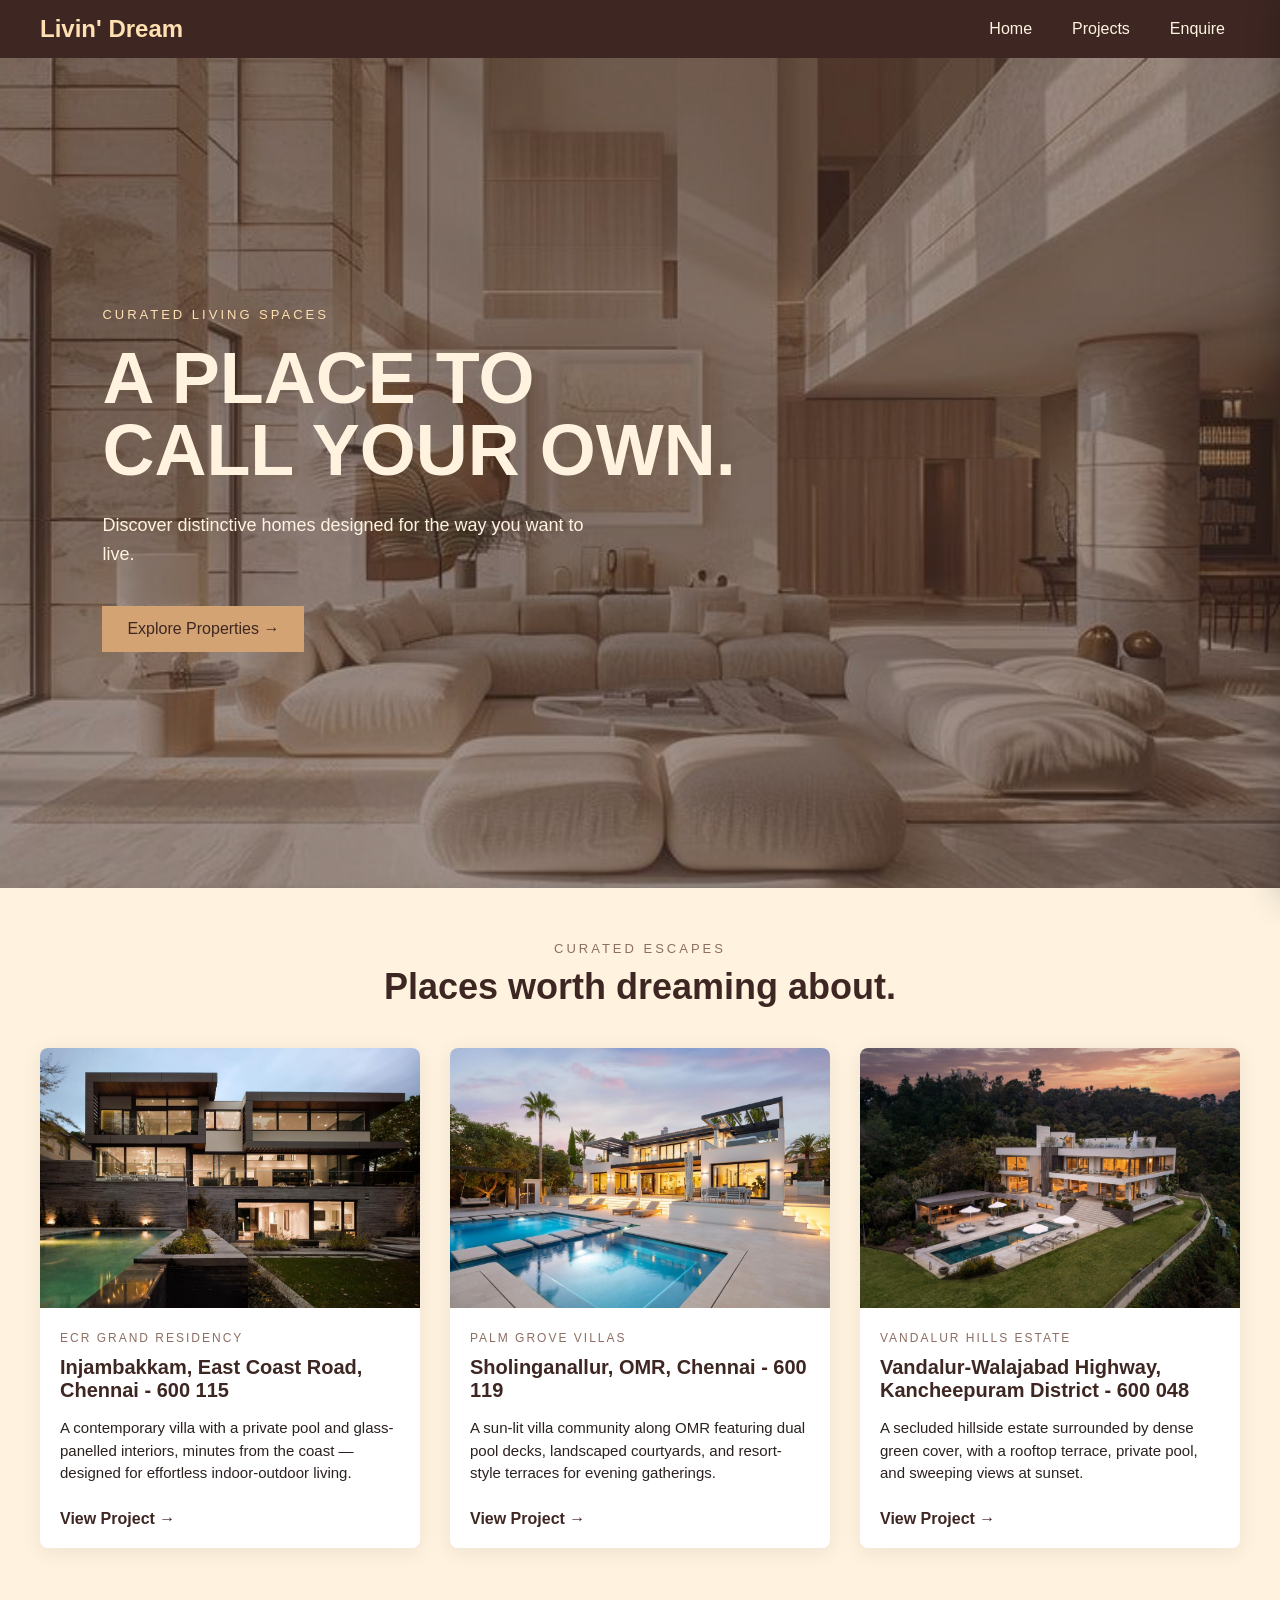
==== index.html @ a1fc38c5 "Add files via upload" ====
<!DOCTYPE html>
<html lang="en">
    <head>
        <meta charset="UTF-8" />
        <meta name="viewport" content="width=device-width, initial-scale=1.0">        
        <title>Document</title>
        <link rel="stylesheet" href="style.css">
    </head>
    <body>
        <nav class="navbar">
            <a href="#" class="logo">Livin' Dream</a>
            <ul class="menu-links">
                <li><a href="#">Home</a></li>
                <li><a href="#projects">Projects</a></li>
                <!-- <li><a href="#">Blogs</a></li> -->
                <li><a href="#" id="enquireLink">Enquire</a></li>
            </ul>
        </nav>
        <section class="hero">

            <div class="hero-overlay"></div>
            <div class="hero-content">

                <p class="hero-label">CURATED LIVING SPACES</p>

                <h1>
                    A PLACE TO<br>
                    CALL YOUR OWN.
                </h1>

                <p class="hero-description">
                    Discover distinctive homes designed for
                    the way you want to live.
                </p>

                <a href="#" class="hero-button">
                    Explore Properties →
                </a>

            </div>
        </section>
        <section class="destinations" id="projects">
            <div class="section-heading">
                <p>CURATED ESCAPES</p>
                <h2>Places worth dreaming about.</h2>
            </div>

            <div class="destination-scroll">

                <article class="destination-card">
                    <img src="Images\house1.jpg" alt="Paris">
                    <div class="destination-info">
                        <span>ECR GRAND RESIDENCY</span>
                        <h3>Injambakkam, East Coast Road, Chennai - 600 115</h3>
                        <p>A contemporary villa with a private pool and glass-panelled interiors, minutes from the coast — designed for effortless indoor-outdoor living.</p>
                        <a href="#">View Project →</a>
                    </div>
                </article>

                <article class="destination-card">
                    <img src="Images\house2.jpg" alt="Santorini">
                    <div class="destination-info">
                        <span>PALM GROVE VILLAS</span>
                        <h3>Sholinganallur, OMR, Chennai - 600 119</h3>
                        <p>A sun-lit villa community along OMR featuring dual pool decks, landscaped courtyards, and resort-style terraces for evening gatherings.</p>
                        <a href="#">View Project →</a>
                    </div>
                </article>

                <article class="destination-card">
                    <img src="Images\house3.jpg" alt="Kyoto">
                    <div class="destination-info">
                        <span>VANDALUR HILLS ESTATE</span>
                        <h3>Vandalur-Walajabad Highway, Kancheepuram District - 600 048</h3>
                        <p>A secluded hillside estate surrounded by dense green cover, with a rooftop terrace, private pool, and sweeping views at sunset.</p>
                        <a href="#">View Project →</a>                    </div>
                <!-- </article>
                <article class="destination-card">
                    <img src="Images\house4.jpg" alt="Kyoto">
                    <div class="destination-info">
                        <span>LAKEVIEW GREENS RESIDENCY</span>
                        <h3>Perumbakkam, Off OMR, Chennai - 600 100</h3>
                        <p>A gated waterfront community with tree-lined walkways and lake-facing balconies, offering a quiet retreat just off the city's tech corridor.</p>
                        <a href="#">View Project →</a>                    </div>
                </article>
                <article class="destination-card">
                    <img src="Images\house5.jpg" alt="Kyoto">
                    <div class="destination-info">
                        <span>COROMANDEL COURTYARD</span>
                        <h3>Neelankarai, East Coast Road, Chennai - 600 041</h3>
                        <p>A beachside residence with open courtyards and weathered stone façades, blending coastal charm with contemporary comfort.</p>
                        <a href="#">View Project →</a>                    </div>
                </article> -->
                

            </div>
        </section>
                <!-- Enquiry overlay + panel -->
        <div class="enquiry-overlay" id="enquiryOverlay"></div>

        <div class="enquiry-panel" id="enquiryPanel">
            <button class="enquiry-close" id="enquiryClose">×</button>

            <h2>Enquire Now</h2>
            <p class="enquiry-subtext">Tell us a bit about what you're looking for.</p>

            <form class="enquiry-form">
                <label>
                    Project
                    <select name="project" required>
                        <option value="" disabled selected>Select a project</option>
                        <option value="ecr-grand-residency">ECR Grand Residency</option>
                        <option value="palm-grove-villas">Palm Grove Villas</option>
                        <option value="vandalur-hills-estate">Vandalur Hills Estate</option>
                    </select>
                </label>

                <label>
                    Full Name
                    <input type="text" name="fullname" placeholder="Enter your full name" required>
                </label>

                <label>
                    Phone Number
                    <input type="tel" name="phone" placeholder="Enter your phone number" required>
                </label>

                <label>
                    Email
                    <input type="email" name="email" placeholder="Enter your email" required>
                </label>

                <button type="submit" class="enquiry-submit">Submit Enquiry</button>
            </form>
        </div>

        <script src="script.js"></script>
    </body>
</html>
---- style.css ----
:root {
    --primary: #3E2723;      /* Deep brown */
    --secondary: #D4A373;    /* Caramel / tan */
    --accent: #8D6E63;       /* Muted brown */
    --highlight: #FFE0B2;    /* Light peach */
    --background: #FFF3E0;   /* Warm cream */
    --text: #2B211E;         /* Dark brown */
}
/* General page styling */
body {
    margin: 0;
    background-color: var(--background);
    color: var(--text);
    font-family: Arial, sans-serif;
}
.navbar {
    background-color: var(--primary);
    display: flex;
    align-items: center;
    padding: 15px 40px;
}

.logo {
    color: var(--highlight);
    text-decoration: none;
    font-size: 24px;
    font-weight: bold;
}

.menu-links {
    display: flex;
    list-style: none;
    margin: 0 0 0 auto;
    padding: 0;
    gap: 10px;
}

.menu-links a {
    color: var(--background);
    text-decoration: none;
    padding: 10px 15px;
}

.menu-links a:hover {
    color: var(--secondary);
}

html {
    scroll-behavior: smooth;
}
.hero {
    position: relative;
    height: calc(100vh - 70px);

    background-image: url("Images/hero.jpg");
    background-size: cover;
    background-position: center;

    display: flex;
    align-items: center;
    padding: 0 8%;
}

.hero-overlay {
    position: absolute;
    inset: 0;
    background: rgba(62, 39, 35, 0.45);
}

.hero-content {
    position: relative;
    z-index: 1;
    max-width: 700px;
    color: var(--background);
}

.hero-label {
    color: var(--highlight);
    font-size: 13px;
    letter-spacing: 3px;
    margin-bottom: 20px;
}

.hero h1 {
    font-size: 72px;
    line-height: 1;
    margin: 0 0 25px;
}

.hero-description {
    font-size: 18px;
    line-height: 1.6;
    max-width: 500px;
}

.hero-button {
    display: inline-block;
    margin-top: 20px;
    padding: 14px 25px;

    background-color: var(--secondary);
    color: var(--primary);

    text-decoration: none;
}


.destinations {
    padding: 80px 0;
    overflow: hidden;
}

.section-heading {
    text-align: center;
    margin-bottom: 40px;
    padding: 0 8%;
}

.section-heading p {
    color: var(--accent);
    letter-spacing: 3px;
    font-size: 13px;
    margin-bottom: 10px;
}

.section-heading h2 {
    font-size: 36px;
    margin: 0;
    color: var(--primary);
}

.destinations {
    padding: 80px 0;
    overflow: hidden;
}

.section-heading {
    text-align: center;
    margin-bottom: 40px;
    padding: 0 8%;
}

.section-heading p {
    color: var(--accent);
    letter-spacing: 3px;
    font-size: 13px;
    margin-bottom: 10px;
}

.section-heading h2 {
    font-size: 36px;
    margin: 0;
    color: var(--primary);
}


.destinations {
    padding: 40px 0 80px;
}

.section-heading {
    text-align: center;
    margin-bottom: 40px;
    padding: 0 8%;
}

.section-heading p {
    color: var(--accent);
    letter-spacing: 3px;
    font-size: 13px;
    margin-bottom: 10px;
}

.section-heading h2 {
    font-size: 36px;
    margin: 0;
    color: var(--primary);
}

.destination-scroll {
    display: flex;
    gap: 30px;
    padding: 0;
    justify-content: center;
}

.destination-card {
    flex: 0 0 380px;
    background-color: #fff;
    border-radius: 8px;
    overflow: hidden;
    box-shadow: 0 4px 20px rgba(0,0,0,0.08);
}

.destination-card img {
    width: 100%;
    height: 260px;
    object-fit: cover;
    display: block;
}

.destination-info {
    padding: 20px;
}

.destination-info span {
    color: var(--accent);
    font-size: 12px;
    letter-spacing: 2px;
}

.destination-info h3 {
    margin: 10px 0;
    color: var(--primary);
    font-size: 20px;
}

.destination-info p {
    color: var(--text);
    font-size: 15px;
    line-height: 1.5;
}

.destination-info a {
    display: inline-block;
    margin-top: 10px;
    color: var(--primary);
    text-decoration: none;
    font-weight: bold;
}

/* Overlay */
.enquiry-overlay {
    position: fixed;
    inset: 0;
    background: rgba(0, 0, 0, 0.5);
    opacity: 0;
    visibility: hidden;
    transition: opacity 0.3s ease;
    z-index: 998;
}

.enquiry-overlay.active {
    opacity: 1;
    visibility: visible;
}

/* Sliding panel */
.enquiry-panel {
    position: fixed;
    top: 0;
    right: 0;              /* was left: 0 */
    height: 100%;
    width: 380px;
    max-width: 85vw;
    background-color: var(--background);
    box-shadow: -4px 0 30px rgba(0, 0, 0, 0.2);   /* flipped shadow direction */
    z-index: 999;

    padding: 40px 30px;
    box-sizing: border-box;

    transform: translateX(100%);   /* was -100%, now slides in from the right */
    transition: transform 0.35s ease;

    overflow-y: auto;
}

.enquiry-panel.active {
    transform: translateX(0);
}

.enquiry-close {
    position: absolute;
    top: 20px;
    right: 20px;
    background: none;
    border: none;
    font-size: 28px;
    line-height: 1;
    color: var(--primary);
    cursor: pointer;
}

.enquiry-panel h2 {
    color: var(--primary);
    margin: 0 0 10px;
    font-size: 26px;
}

.enquiry-subtext {
    color: var(--text);
    font-size: 14px;
    margin-bottom: 30px;
}

.enquiry-form {
    display: flex;
    flex-direction: column;
    gap: 20px;
}

.enquiry-form label {
    display: flex;
    flex-direction: column;
    font-size: 13px;
    letter-spacing: 1px;
    color: var(--primary);
    font-weight: bold;
    gap: 8px;
}

.enquiry-form input,
.enquiry-form select {
    padding: 12px;
    border: 1px solid var(--accent);
    background-color: #fff;
    color: var(--text);
    font-size: 15px;
    font-family: inherit;
    border-radius: 4px;
}

.enquiry-form input:focus,
.enquiry-form select:focus {
    outline: none;
    border-color: var(--primary);
}

.enquiry-submit {
    margin-top: 10px;
    padding: 14px;
    background-color: var(--secondary);
    color: var(--primary);
    border: none;
    font-weight: bold;
    font-size: 15px;
    cursor: pointer;
    border-radius: 4px;
}

.enquiry-submit:hover {
    background-color: var(--accent);
    color: var(--background);
}
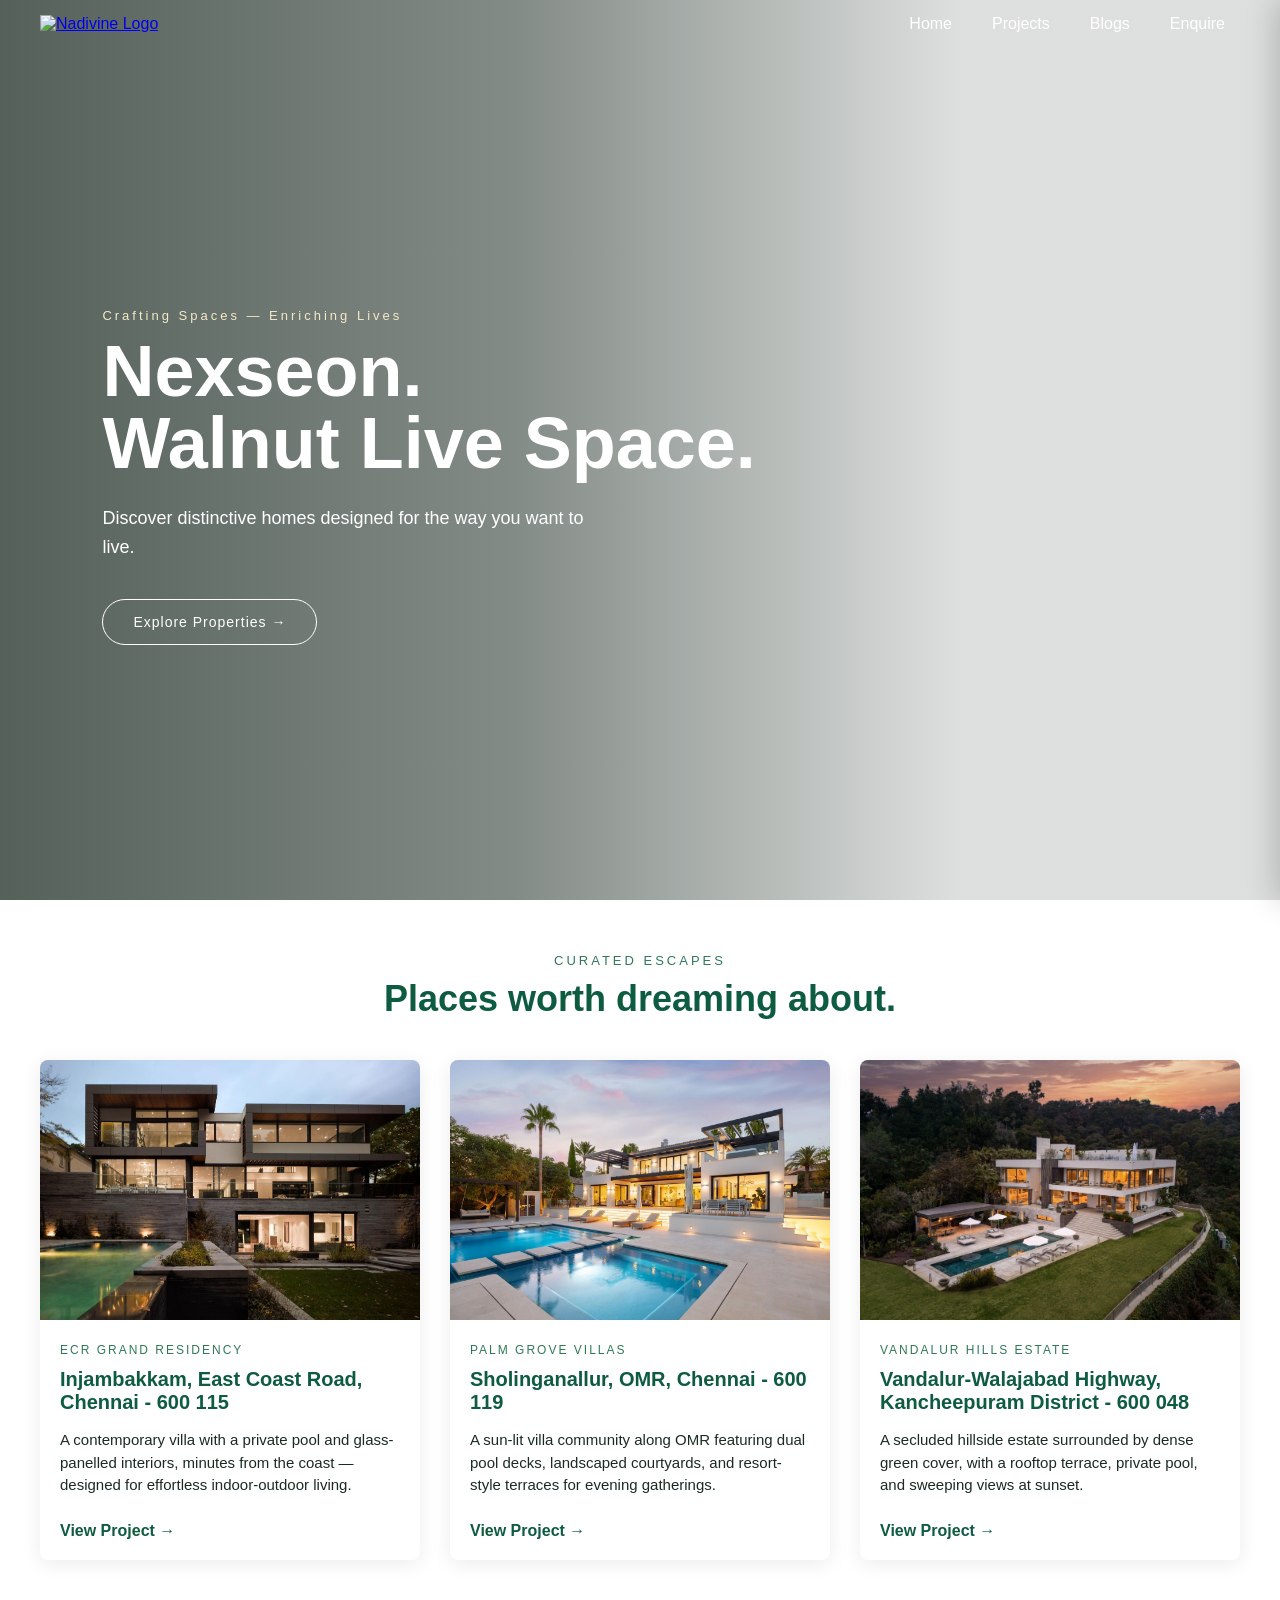
==== commit fb61db0c: "Add files via upload" ====
--- a/index.html
+++ b/index.html
@@ -8,11 +8,13 @@
     </head>
     <body>
         <nav class="navbar">
-            <a href="#" class="logo">Livin' Dream</a>
+            <a href="/" class="logo">
+                <img src="Images/Nadivine-Logo1.png" alt="Nadivine Logo">
+            </a>
             <ul class="menu-links">
-                <li><a href="#">Home</a></li>
-                <li><a href="#projects">Projects</a></li>
-                <!-- <li><a href="#">Blogs</a></li> -->
+                <li><a href="index.html">Home</a></li>
+                <li><a href="projects.html">Projects</a></li>
+                <li><a href="blog.html">Blogs</a></li>
                 <li><a href="#" id="enquireLink">Enquire</a></li>
             </ul>
         </nav>
@@ -21,11 +23,11 @@
             <div class="hero-overlay"></div>
             <div class="hero-content">
 
-                <p class="hero-label">CURATED LIVING SPACES</p>
+                <p class="hero-label">Crafting Spaces — Enriching Lives</p>
 
                 <h1>
-                    A PLACE TO<br>
-                    CALL YOUR OWN.
+                    Nexseon.<br>
+                    Walnut Live Space.
                 </h1>
 
                 <p class="hero-description">
@@ -104,7 +106,10 @@
             <h2>Enquire Now</h2>
             <p class="enquiry-subtext">Tell us a bit about what you're looking for.</p>
 
-            <form class="enquiry-form">
+            <form class="enquiry-form" id="enquiryForm">
+                <input type="hidden" name="access_key" value="0da82ad2-ba07-46fd-a868-610bf890441b">
+                <input type="hidden" name="subject" value="New enquiry — Walnut Live Space">
+
                 <label>
                     Project
                     <select name="project" required>
@@ -135,6 +140,12 @@
         </div>
 
         <script src="script.js"></script>
+        <script>
+            window.addEventListener('scroll', () => {
+            document.querySelector('.navbar').classList.toggle('scrolled', window.scrollY > 60);
+            });
+        </script>
+        
     </body>
 </html>
         
--- a/style.css
+++ b/style.css
@@ -1,10 +1,10 @@
 :root {
-    --primary: #3E2723;      /* Deep brown */
-    --secondary: #D4A373;    /* Caramel / tan */
-    --accent: #8D6E63;       /* Muted brown */
-    --highlight: #FFE0B2;    /* Light peach */
-    --background: #FFF3E0;   /* Warm cream */
-    --text: #2B211E;         /* Dark brown */
+    --primary:  #0E5C3F;      /* Emerald green — sampled from wordmark */
+    --secondary: #B8A06A;    /* Gold — sampled from tagline */
+    --accent: #2F7A56;       /* Lighter emerald, for hover states / secondary UI */
+    --highlight: #F3E9C7;    /* Pale gold-cream, for highlight backgrounds */
+    --background: #FFFFFF;   /* White — matches the logo background exactly */
+    --text: #1C2B22;         /* Near-black green, for body text */
 }
 /* General page styling */
 body {
@@ -14,17 +14,26 @@
     font-family: Arial, sans-serif;
 }
 .navbar {
-    background-color: var(--primary);
+    position: fixed;
+    top: 0;
+    left: 0;
+    right: 0;
+    z-index: 999;
     display: flex;
     align-items: center;
     padding: 15px 40px;
-}
-
-.logo {
-    color: var(--highlight);
-    text-decoration: none;
-    font-size: 24px;
-    font-weight: bold;
+    background-color: transparent;
+    transition: background-color 0.25s ease;
+}
+
+.navbar.scrolled {
+    background-color: var(--background);
+    box-shadow: 0 2px 10px rgba(0,0,0,0.06);
+}
+
+.logo img {
+  max-width: 200px; /* Adjust this number until it looks right */
+  height: auto;     /* This keeps the image from stretching or squishing */
 }
 
 .menu-links {
@@ -36,13 +45,18 @@
 }
 
 .menu-links a {
-    color: var(--background);
+    color: #FFFFFF;              /* white while over the hero photo */
     text-decoration: none;
     padding: 10px 15px;
+    transition: color 0.25s ease;
+}
+
+.navbar.scrolled .menu-links a {
+    color: var(--text);          /* dark once scrolled past the hero */
 }
 
 .menu-links a:hover {
-    color: var(--secondary);
+    color: var(--secondary);     /* gold on hover, either state */
 }
 
 html {
@@ -50,9 +64,9 @@
 }
 .hero {
     position: relative;
-    height: calc(100vh - 70px);
-
-    background-image: url("Images/hero.jpg");
+    height: 100vh;
+
+    background-image: url("Images/hero_2.jpg");
     background-size: cover;
     background-position: center;
 
@@ -64,7 +78,12 @@
 .hero-overlay {
     position: absolute;
     inset: 0;
-    background: rgba(62, 39, 35, 0.45);
+    background: linear-gradient(
+        to right,
+        rgba(28, 43, 34, 0.75) 0%,
+        rgba(28, 43, 34, 0.55) 40%,
+        rgba(28, 43, 34, 0.15) 75%
+    );
 }
 
 .hero-content {
@@ -72,19 +91,21 @@
     z-index: 1;
     max-width: 700px;
     color: var(--background);
+    margin-top: 40px;      /* pushes the whole block down, away from the nav */
 }
 
 .hero-label {
     color: var(--highlight);
     font-size: 13px;
     letter-spacing: 3px;
-    margin-bottom: 20px;
+    margin-bottom: 12px;   /* was 20px — tightens it toward the headline, so it reads as attached to it, not floating alone */
 }
 
 .hero h1 {
     font-size: 72px;
     line-height: 1;
     margin: 0 0 25px;
+    color: var(--background);
 }
 
 .hero-description {
@@ -96,12 +117,20 @@
 .hero-button {
     display: inline-block;
     margin-top: 20px;
-    padding: 14px 25px;
-
+    padding: 14px 30px;
+    background-color: transparent;
+    color: var(--background);
+    border: 1.5px solid var(--background);
+    text-decoration: none;
+    border-radius: 100px;
+    font-size: 14px;
+    letter-spacing: 1px;
+    transition: all 0.2s ease;
+}
+.hero-button:hover {
     background-color: var(--secondary);
     color: var(--primary);
-
-    text-decoration: none;
+    border-color: var(--secondary);
 }
 
 
@@ -343,3 +372,351 @@
     background-color: var(--accent);
     color: var(--background);
 }
+
+/* ================================================
+   PAGE HERO — small banner used on Projects/Blog/Contact
+   (not the big full-height home hero, a shorter one)
+   ================================================ */
+.page-hero {
+    background-color: var(--primary);
+    padding: 160px 8% 60px;
+    color: var(--background);
+}
+
+.page-hero p {
+    color: var(--highlight);
+    font-size: 13px;
+    letter-spacing: 3px;
+    margin-bottom: 14px;
+}
+
+.page-hero h1 {
+    font-size: 44px;
+    margin: 0 0 14px;
+}
+
+.page-hero .subtext {
+    max-width: 560px;
+    font-size: 16px;
+    line-height: 1.6;
+    opacity: 0.9;
+}
+
+.badge-row {
+    display: flex;
+    gap: 12px;
+    margin-top: 24px;
+    flex-wrap: wrap;
+}
+
+.badge {
+    border: 1px solid var(--secondary);
+    color: var(--secondary);
+    font-size: 12.5px;
+    padding: 7px 16px;
+    border-radius: 100px;
+}
+
+
+/* ================================================
+   PROJECTS PAGE — spec cards, gallery, approvals
+   ================================================ */
+.spec-grid {
+    display: grid;
+    grid-template-columns: repeat(3, 1fr);
+    gap: 24px;
+    padding: 0 8%;
+    margin-top: 40px;
+}
+
+.spec-card {
+    background-color: #fff;
+    border-radius: 8px;
+    padding: 30px;
+    box-shadow: 0 4px 20px rgba(0,0,0,0.06);
+}
+
+.spec-card h3 {
+    color: var(--primary);
+    margin: 0 0 18px;
+    font-size: 19px;
+}
+
+.spec-row {
+    display: flex;
+    justify-content: space-between;
+    font-size: 14px;
+    padding: 10px 0;
+    border-bottom: 1px solid var(--highlight);
+}
+
+.spec-row:last-child {
+    border-bottom: none;
+}
+
+.spec-row span:first-child {
+    color: var(--text);
+    opacity: 0.65;
+}
+
+.spec-row span:last-child {
+    font-weight: bold;
+    color: var(--primary);
+}
+
+.gallery-grid {
+    display: grid;
+    grid-template-columns: repeat(3, 1fr);
+    grid-auto-rows: 220px;
+    gap: 16px;
+    padding: 0 8%;
+    margin-top: 40px;
+}
+
+.gallery-grid div {
+    background-color: var(--highlight);
+    border-radius: 8px;
+    display: flex;
+    align-items: center;
+    justify-content: center;
+    color: var(--accent);
+    font-size: 14px;
+    background-size: cover;
+    background-position: center;
+}
+
+.gallery-grid div:first-child {
+    grid-column: span 2;
+    grid-row: span 2;
+    height: auto;
+}
+
+
+/* ================================================
+   BLOG PAGE — filter tabs, post grid, detail view
+   ================================================ */
+.blog-filter {
+    display: flex;
+    gap: 10px;
+    padding: 0 8%;
+    margin: 40px 0;
+    flex-wrap: wrap;
+}
+
+.blog-filter button {
+    border: 1px solid var(--highlight);
+    background-color: #fff;
+    padding: 9px 20px;
+    font-size: 13px;
+    border-radius: 100px;
+    cursor: pointer;
+    color: var(--text);
+    font-family: inherit;
+}
+
+.blog-filter button.active {
+    background-color: var(--primary);
+    color: var(--background);
+    border-color: var(--primary);
+}
+
+.blog-grid {
+    display: grid;
+    grid-template-columns: repeat(3, 1fr);
+    gap: 30px;
+    padding: 0 8% 80px;
+}
+
+.blog-card {
+    background-color: #fff;
+    border-radius: 8px;
+    overflow: hidden;
+    box-shadow: 0 4px 20px rgba(0,0,0,0.08);
+    text-decoration: none;
+    color: inherit;
+    display: block;
+}
+
+.blog-card img {
+    width: 100%;
+    height: 190px;
+    object-fit: cover;
+    display: block;
+}
+
+.blog-card-body {
+    padding: 20px;
+}
+
+.blog-cat {
+    color: var(--accent);
+    font-size: 12px;
+    letter-spacing: 2px;
+    margin-bottom: 10px;
+    display: block;
+}
+
+.blog-card h3 {
+    color: var(--primary);
+    font-size: 18px;
+    margin: 0 0 10px;
+    line-height: 1.3;
+}
+
+.blog-card p {
+    font-size: 14px;
+    color: var(--text);
+    opacity: 0.8;
+    margin: 0;
+}
+
+.blog-meta {
+    font-size: 12px;
+    color: var(--text);
+    opacity: 0.55;
+    margin-top: 14px;
+}
+
+.blog-post-hero img {
+    width: 100%;
+    max-height: 420px;
+    object-fit: cover;
+}
+
+.blog-post-body {
+    max-width: 720px;
+    margin: 0 auto;
+    padding: 50px 8%;
+}
+
+.blog-post-body p {
+    font-size: 17px;
+    line-height: 1.7;
+    color: var(--text);
+    margin-bottom: 20px;
+}
+
+
+/* ================================================
+   CONTACT PAGE — info list, inline form, map
+   ================================================ */
+.contact-grid {
+    display: grid;
+    grid-template-columns: 1fr 1fr;
+    gap: 60px;
+    padding: 60px 8% 100px;
+}
+
+.contact-info-item {
+    display: flex;
+    gap: 16px;
+    padding: 22px 0;
+    border-bottom: 1px solid var(--highlight);
+}
+
+.contact-info-item:first-child {
+    padding-top: 0;
+}
+
+.contact-info-item b {
+    display: block;
+    color: var(--primary);
+    font-size: 15px;
+    margin-bottom: 4px;
+}
+
+.contact-info-item span {
+    font-size: 14px;
+    color: var(--text);
+    opacity: 0.75;
+}
+
+.social-row {
+    display: flex;
+    gap: 12px;
+    margin-top: 26px;
+}
+
+.social-row a {
+    width: 40px;
+    height: 40px;
+    border: 1px solid var(--highlight);
+    border-radius: 50%;
+    display: flex;
+    align-items: center;
+    justify-content: center;
+    font-size: 12px;
+    color: var(--primary);
+}
+
+.contact-map {
+    background-color: var(--primary);
+    height: 240px;
+    border-radius: 8px;
+    margin-top: 30px;
+    display: flex;
+    align-items: center;
+    justify-content: center;
+    color: var(--background);
+    opacity: 0.85;
+    font-size: 13.5px;
+}
+
+.contact-form-inline .enquiry-form label {
+    color: var(--primary);
+}
+
+
+/* ================================================
+   FOOTER — shared across all pages
+   ================================================ */
+footer {
+    background-color: var(--primary);
+    color: var(--background);
+    padding: 60px 8% 30px;
+}
+
+.foot-grid {
+    display: grid;
+    grid-template-columns: 1.4fr 1fr 1fr 1fr;
+    gap: 40px;
+    padding-bottom: 36px;
+    border-bottom: 1px solid rgba(255,255,255,0.15);
+}
+
+.foot-grid h4 {
+    color: var(--secondary);
+    font-size: 13px;
+    margin-bottom: 16px;
+}
+
+.foot-grid ul {
+    list-style: none;
+    padding: 0;
+    margin: 0;
+}
+
+.foot-grid li {
+    margin-bottom: 10px;
+    font-size: 14px;
+    opacity: 0.85;
+}
+
+.foot-grid a {
+    color: inherit;
+    text-decoration: none;
+}
+
+.foot-bottom {
+    display: flex;
+    justify-content: space-between;
+    padding-top: 22px;
+    font-size: 12px;
+    opacity: 0.6;
+}
+
+@media (max-width: 900px) {
+    .spec-grid, .gallery-grid, .blog-grid, .contact-grid, .foot-grid {
+        grid-template-columns: 1fr 1fr;
+    }
+}
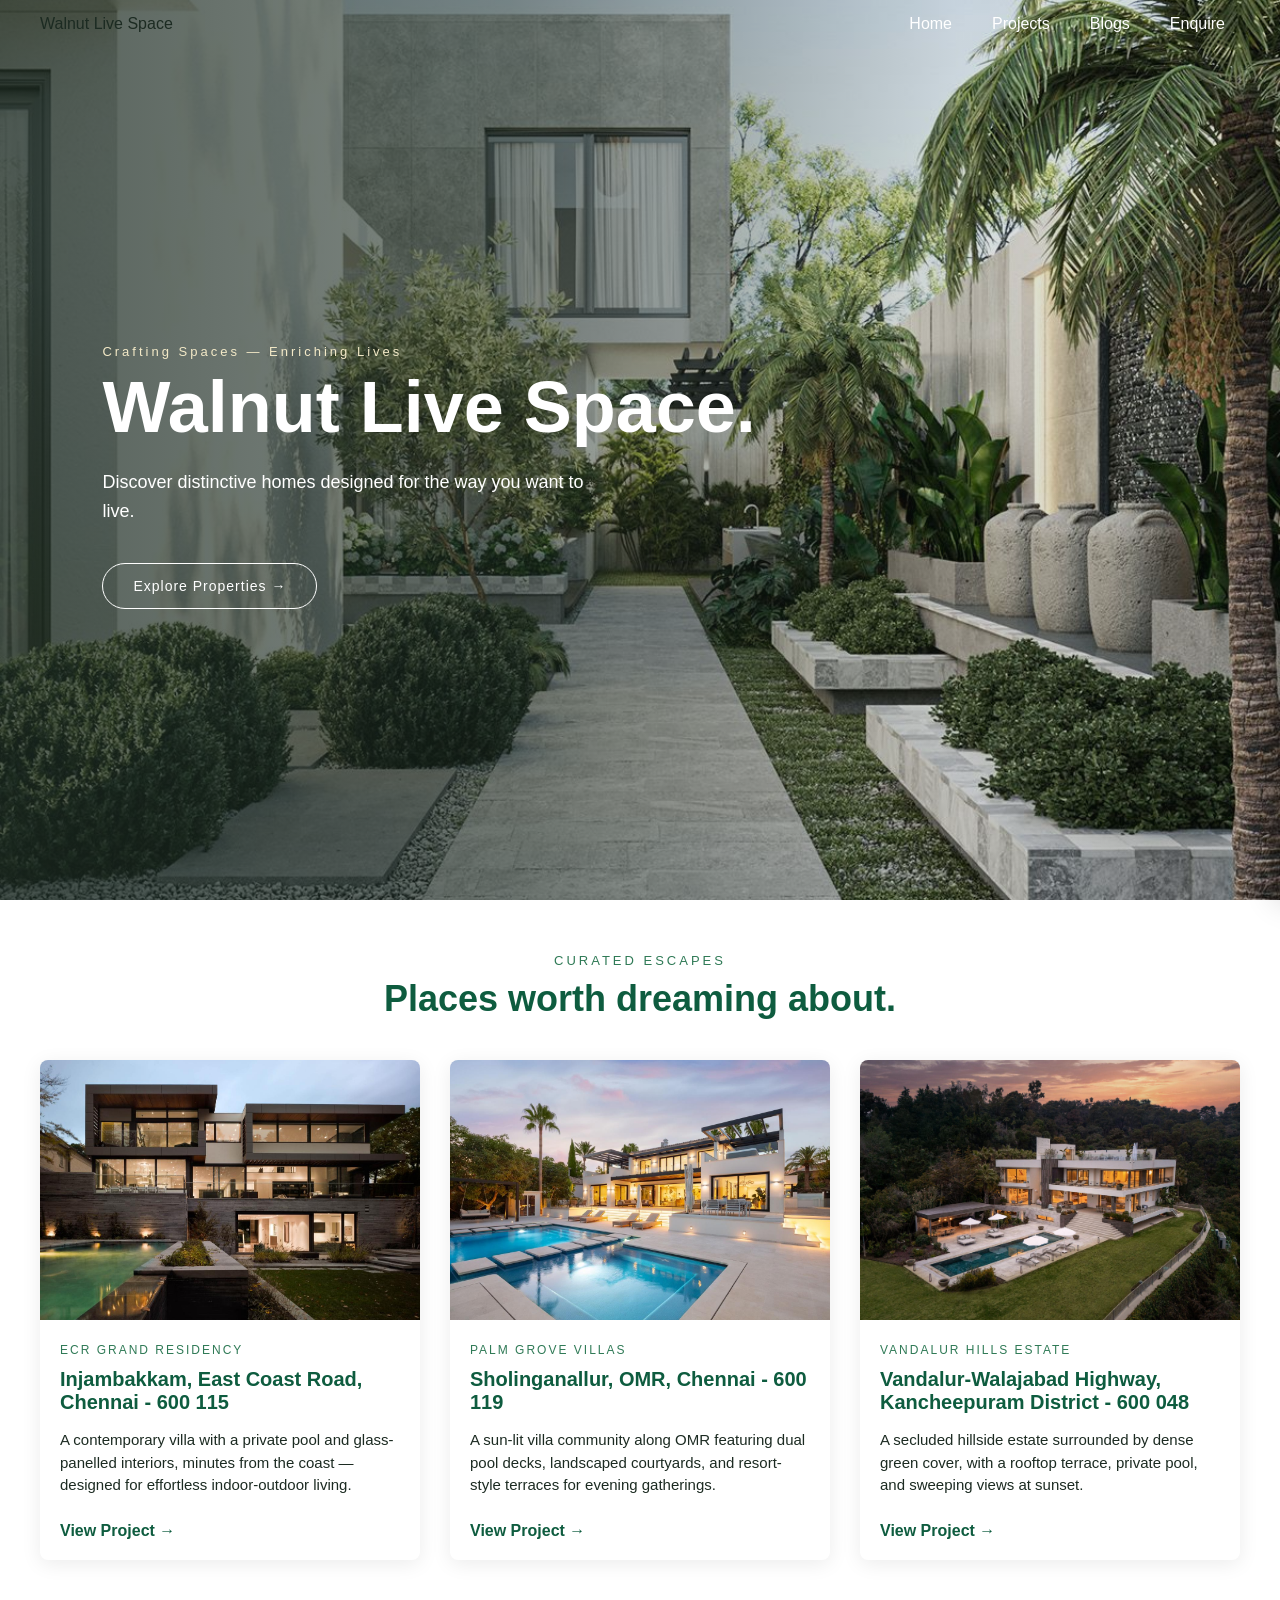
==== commit 2d02d6f6: "Add files via upload" ====
--- a/index.html
+++ b/index.html
@@ -8,9 +8,7 @@
     </head>
     <body>
         <nav class="navbar">
-            <a href="/" class="logo">
-                <img src="Images/Nadivine-Logo1.png" alt="Nadivine Logo">
-            </a>
+            <a  class="logo">Walnut Live Space</a>
             <ul class="menu-links">
                 <li><a href="index.html">Home</a></li>
                 <li><a href="projects.html">Projects</a></li>
@@ -26,7 +24,6 @@
                 <p class="hero-label">Crafting Spaces — Enriching Lives</p>
 
                 <h1>
-                    Nexseon.<br>
                     Walnut Live Space.
                 </h1>
 
